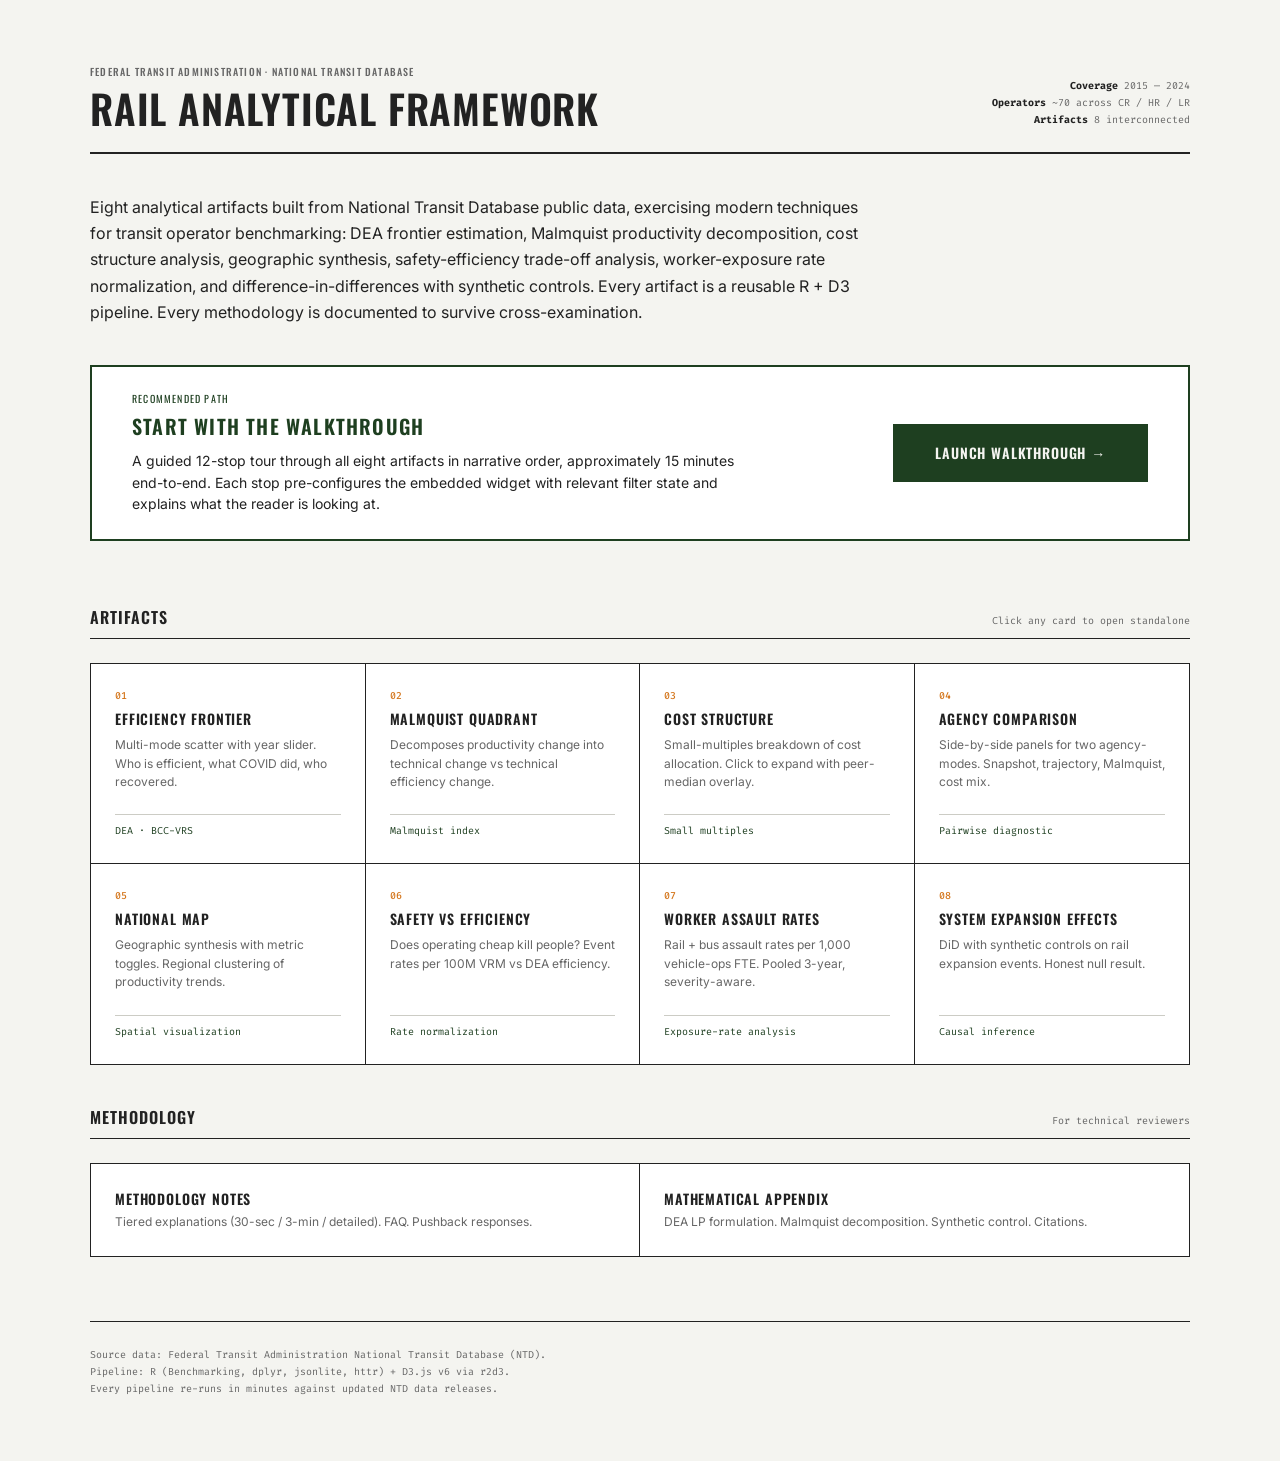
==== index.html @ bb917a99 "Initial publish: 8-artifact rail analytical framework" ====
<!DOCTYPE html>
<html lang="en">
<head>
<meta charset="UTF-8">
<title>NTD Rail Analytical Framework</title>
<link rel="stylesheet" href="theme.css">
<style>
  /* ---------- LAYOUT ---------- */
  body { padding: var(--space-2xl) 0; }
  main {
    max-width: 1180px;
    margin: 0 auto;
    padding: 0 var(--space-xl);
  }

  /* ---------- MASTHEAD ---------- */
  .masthead {
    border-bottom: 2px solid var(--rule);
    padding-bottom: var(--space-lg);
    margin-bottom: var(--space-xl);
    display: grid;
    grid-template-columns: 1fr auto;
    align-items: end;
    gap: var(--space-lg);
  }
  .masthead h1 {
    font-size: var(--text-2xl);
    line-height: 1.0;
    letter-spacing: 0.02em;
  }
  .masthead .kicker {
    font-family: var(--font-display);
    font-size: var(--text-xs);
    font-weight: 500;
    text-transform: uppercase;
    letter-spacing: var(--tracking-eyebrow);
    color: var(--text-muted);
    margin-bottom: var(--space-sm);
  }
  .masthead .meta {
    text-align: right;
    font-family: var(--font-mono);
    font-size: var(--text-xs);
    color: var(--text-muted);
    line-height: 1.7;
  }
  .masthead .meta strong { color: var(--text); }

  .lede {
    font-size: var(--text-md);
    color: var(--text);
    max-width: 780px;
    margin: 0 0 var(--space-xl);
    line-height: 1.65;
  }

  /* ---------- WALKTHROUGH CTA — primary call to action ---------- */
  .cta {
    display: grid;
    grid-template-columns: 1fr auto;
    align-items: center;
    gap: var(--space-lg);
    background: var(--bg-elevated);
    border: 2px solid var(--primary);
    padding: var(--space-lg) var(--space-xl);
    margin-bottom: var(--space-2xl);
  }
  .cta .cta-label {
    font-family: var(--font-display);
    font-size: var(--text-xs);
    text-transform: uppercase;
    letter-spacing: var(--tracking-eyebrow);
    color: var(--primary);
    margin-bottom: var(--space-xs);
  }
  .cta h2 {
    font-size: var(--text-lg);
    color: var(--primary);
    margin-bottom: var(--space-sm);
  }
  .cta p {
    margin: 0;
    font-size: var(--text-base);
    color: var(--text);
    max-width: 620px;
  }
  .cta a.launch {
    flex-shrink: 0;
    background: var(--primary);
    color: var(--bg);
    text-decoration: none;
    font-family: var(--font-display);
    font-weight: 600;
    text-transform: uppercase;
    letter-spacing: var(--tracking-display);
    font-size: var(--text-base);
    padding: var(--space-md) var(--space-xl);
    border: 2px solid var(--primary);
    transition: background 100ms;
    white-space: nowrap;
  }
  .cta a.launch:hover {
    background: var(--bg);
    color: var(--primary);
  }

  /* ---------- SECTION HEADERS ---------- */
  .section-header {
    display: grid;
    grid-template-columns: auto 1fr;
    align-items: baseline;
    gap: var(--space-md);
    padding-bottom: var(--space-sm);
    border-bottom: 1px solid var(--rule);
    margin: var(--space-xl) 0 var(--space-lg);
  }
  .section-header h2 {
    font-size: var(--text-md);
    letter-spacing: var(--tracking-display);
  }
  .section-header .section-meta {
    font-family: var(--font-mono);
    font-size: var(--text-xs);
    color: var(--text-muted);
    text-align: right;
  }

  /* ---------- ARTIFACT GRID — scorecard layout ---------- */
  .grid {
    display: grid;
    grid-template-columns: repeat(4, 1fr);
    gap: 0;                              /* shared borders, no gap */
    border: 1px solid var(--rule);
  }
  @media (max-width: 1000px) { .grid { grid-template-columns: repeat(2, 1fr); } }
  @media (max-width: 600px)  { .grid { grid-template-columns: 1fr; } }

  .card-link {
    background: var(--bg-elevated);
    padding: var(--space-lg);
    text-decoration: none;
    color: inherit;
    display: flex;
    flex-direction: column;
    border-right: 1px solid var(--rule);
    border-bottom: 1px solid var(--rule);
    min-height: 200px;
    transition: background 80ms;
  }
  .card-link:hover { background: var(--bg-recessed); }
  .grid .card-link:nth-child(4n) { border-right: 0; }
  .grid .card-link:nth-last-child(-n+4) { border-bottom: 0; }
  @media (max-width: 1000px) {
    .grid .card-link { border-right: 1px solid var(--rule); }
    .grid .card-link:nth-child(4n) { border-right: 1px solid var(--rule); }
    .grid .card-link:nth-child(2n) { border-right: 0; }
    .grid .card-link:nth-last-child(-n+2) { border-bottom: 0; }
    .grid .card-link:nth-last-child(-n+4):not(:nth-last-child(-n+2)) { border-bottom: 1px solid var(--rule); }
  }

  .card-link .card-num {
    font-family: var(--font-mono);
    font-size: var(--text-xs);
    color: var(--accent);
    font-weight: 500;
    margin-bottom: var(--space-sm);
  }
  .card-link h3 {
    font-size: var(--text-base);
    line-height: 1.2;
    color: var(--text);
    margin-bottom: var(--space-sm);
  }
  .card-link .card-desc {
    font-size: var(--text-sm);
    color: var(--text-muted);
    line-height: 1.55;
    flex-grow: 1;
  }
  .card-link .method-tag {
    margin-top: var(--space-md);
    font-family: var(--font-mono);
    font-size: var(--text-xs);
    color: var(--primary);
    border-top: 1px solid var(--rule-soft);
    padding-top: var(--space-sm);
  }

  /* ---------- DOCS LIST — simple two-column ---------- */
  .docs {
    display: grid;
    grid-template-columns: 1fr 1fr;
    gap: 0;
    border: 1px solid var(--rule);
  }
  @media (max-width: 600px) { .docs { grid-template-columns: 1fr; } }
  .docs a {
    background: var(--bg-elevated);
    padding: var(--space-lg);
    text-decoration: none;
    color: inherit;
    border-right: 1px solid var(--rule);
    transition: background 80ms;
  }
  .docs a:last-child { border-right: 0; }
  @media (max-width: 600px) {
    .docs a { border-right: 0; border-bottom: 1px solid var(--rule); }
    .docs a:last-child { border-bottom: 0; }
  }
  .docs a:hover { background: var(--bg-recessed); }
  .docs h4 {
    font-size: var(--text-base);
    margin-bottom: var(--space-xs);
  }
  .docs p {
    margin: 0;
    font-size: var(--text-sm);
    color: var(--text-muted);
  }

  /* ---------- FOOTER ---------- */
  footer {
    margin-top: var(--space-2xl);
    padding-top: var(--space-lg);
    border-top: 1px solid var(--rule);
    font-family: var(--font-mono);
    font-size: var(--text-xs);
    color: var(--text-muted);
    line-height: 1.7;
  }
</style>
</head>
<body>

<main>

  <header class="masthead">
    <div>
      <div class="kicker">Federal Transit Administration · National Transit Database</div>
      <h1>Rail Analytical Framework</h1>
    </div>
    <div class="meta">
      <strong>Coverage</strong> 2015 — 2024<br>
      <strong>Operators</strong> ~70 across CR / HR / LR<br>
      <strong>Artifacts</strong> 8 interconnected
    </div>
  </header>

  <p class="lede">
    Eight analytical artifacts built from National Transit Database public data, exercising
    modern techniques for transit operator benchmarking: DEA frontier estimation, Malmquist
    productivity decomposition, cost structure analysis, geographic synthesis, safety-efficiency
    trade-off analysis, worker-exposure rate normalization, and difference-in-differences with
    synthetic controls. Every artifact is a reusable R + D3 pipeline. Every methodology is
    documented to survive cross-examination.
  </p>

  <section class="cta">
    <div>
      <div class="cta-label">Recommended path</div>
      <h2>Start with the walkthrough</h2>
      <p>
        A guided 12-stop tour through all eight artifacts in narrative order, approximately
        15 minutes end-to-end. Each stop pre-configures the embedded widget with relevant
        filter state and explains what the reader is looking at.
      </p>
    </div>
    <a class="launch" href="Rail_Walkthrough.html">Launch walkthrough →</a>
  </section>

  <div class="section-header">
    <h2>Artifacts</h2>
    <div class="section-meta">Click any card to open standalone</div>
  </div>

  <div class="grid">
    <a class="card-link" href="Rail_Efficiency_Frontier_Multimode.html">
      <div class="card-num">01</div>
      <h3>Efficiency frontier</h3>
      <div class="card-desc">Multi-mode scatter with year slider. Who is efficient, what COVID did, who recovered.</div>
      <div class="method-tag">DEA · BCC-VRS</div>
    </a>
    <a class="card-link" href="Rail_Malmquist_Decomposition_Multimode.html">
      <div class="card-num">02</div>
      <h3>Malmquist quadrant</h3>
      <div class="card-desc">Decomposes productivity change into technical change vs technical efficiency change.</div>
      <div class="method-tag">Malmquist index</div>
    </a>
    <a class="card-link" href="Rail_Cost_Structure.html">
      <div class="card-num">03</div>
      <h3>Cost structure</h3>
      <div class="card-desc">Small-multiples breakdown of cost allocation. Click to expand with peer-median overlay.</div>
      <div class="method-tag">Small multiples</div>
    </a>
    <a class="card-link" href="Rail_Agency_Comparison.html">
      <div class="card-num">04</div>
      <h3>Agency comparison</h3>
      <div class="card-desc">Side-by-side panels for two agency-modes. Snapshot, trajectory, Malmquist, cost mix.</div>
      <div class="method-tag">Pairwise diagnostic</div>
    </a>
    <a class="card-link" href="Rail_National_Map.html">
      <div class="card-num">05</div>
      <h3>National map</h3>
      <div class="card-desc">Geographic synthesis with metric toggles. Regional clustering of productivity trends.</div>
      <div class="method-tag">Spatial visualization</div>
    </a>
    <a class="card-link" href="Rail_Safety_Efficiency.html">
      <div class="card-num">06</div>
      <h3>Safety vs efficiency</h3>
      <div class="card-desc">Does operating cheap kill people? Event rates per 100M VRM vs DEA efficiency.</div>
      <div class="method-tag">Rate normalization</div>
    </a>
    <a class="card-link" href="Rail_Worker_Assaults.html">
      <div class="card-num">07</div>
      <h3>Worker assault rates</h3>
      <div class="card-desc">Rail + bus assault rates per 1,000 vehicle-ops FTE. Pooled 3-year, severity-aware.</div>
      <div class="method-tag">Exposure-rate analysis</div>
    </a>
    <a class="card-link" href="Rail_System_Expansion.html">
      <div class="card-num">08</div>
      <h3>System expansion effects</h3>
      <div class="card-desc">DiD with synthetic controls on rail expansion events. Honest null result.</div>
      <div class="method-tag">Causal inference</div>
    </a>
  </div>

  <div class="section-header">
    <h2>Methodology</h2>
    <div class="section-meta">For technical reviewers</div>
  </div>

  <div class="docs">
    <a href="Methodology_Notes.md">
      <h4>Methodology notes</h4>
      <p>Tiered explanations (30-sec / 3-min / detailed). FAQ. Pushback responses.</p>
    </a>
    <a href="Mathematical_Appendix.md">
      <h4>Mathematical appendix</h4>
      <p>DEA LP formulation. Malmquist decomposition. Synthetic control. Citations.</p>
    </a>
  </div>

  <footer>
    Source data: Federal Transit Administration National Transit Database (NTD).<br>
    Pipeline: R (Benchmarking, dplyr, jsonlite, httr) + D3.js v6 via r2d3.<br>
    Every pipeline re-runs in minutes against updated NTD data releases.
  </footer>

</main>

</body>
</html>
---- theme.css ----
/* ============================================================================
 * NTD Rail Analytical Framework — Design Tokens
 * ----------------------------------------------------------------------------
 * Single source of truth for theme. Imported from every HTML file.
 * Edit values here to propagate across all artifacts and wrappers.
 * ============================================================================ */

@import url('https://fonts.googleapis.com/css2?family=Oswald:wght@400;500;600;700&family=Inter:wght@400;500;600;700&family=Fira+Code:wght@400;500&display=swap');

:root {
  /* --- COLORS (60 / 30 / 10 palette) ------------------------------------- */
  --bg:               #F4F4F0;   /* 60% — off-white, primary surface */
  --bg-elevated:      #FFFFFF;   /* paper-white for elevated cards */
  --bg-recessed:      #ECECE6;   /* slightly recessed for subtle separation */

  --primary:          #1E3F20;   /* 30% — deep green, structure & data */
  --primary-soft:     #2A5530;   /* lighter green for hover states */
  --primary-tint:     rgba(30,63,32,0.08);  /* very faint fill */

  --accent:           #D4761C;   /* 10% — amber, highlights & anomalies */
  --accent-soft:      #E89545;   /* lighter amber for hover */
  --accent-tint:      rgba(212,118,28,0.10);

  --text:             #222222;   /* charcoal, body */
  --text-muted:       #666666;   /* mid-gray, secondary text */
  --text-faint:       #999999;   /* very faint, captions */

  --rule:             #222222;   /* charcoal, 1px borders */
  --tooltip-bg:       #2A2A2A;   /* softened tooltip background */
  --tooltip-fg:       #E8E5DD;   /* softened tooltip foreground */
  --rule-soft:        #CCCCC5;   /* light separator */
  --grid:             #DCDCD3;   /* axis grid lines */

  /* Semantic colors for charts — derived from the palette */
  --positive:         #1E3F20;   /* green for positive values, on-frontier */
  --negative:         #D4761C;   /* amber for negative / anomaly */
  --neutral:          #666666;
  --treated:          #D4761C;   /* expansion analysis */
  --synthetic:        #1E3F20;   /* counterfactual */
  --pandemic:         #999999;   /* faded for confounded events */

  /* Mode encoding for rail/bus split */
  --mode-rail:        #1E3F20;
  --mode-bus:         #D4761C;

  /* Severity encoding for safety / assault */
  --severity-physical:    #D4761C;
  --severity-nonphysical: #C9B070;  /* desaturated amber for less-severe */

  /* --- TYPOGRAPHY -------------------------------------------------------- */
  --font-display: 'Oswald', 'Trade Gothic Condensed', 'Helvetica Neue Condensed', sans-serif;
  --font-body:    'Inter', -apple-system, 'Segoe UI', Roboto, sans-serif;
  --font-mono:    'Fira Code', ui-monospace, Menlo, Monaco, monospace;

  /* Type sizes — 14px base, modest scale */
  --text-xs:   10px;
  --text-sm:   12px;
  --text-base: 14px;
  --text-md:   16px;
  --text-lg:   20px;
  --text-xl:   28px;
  --text-2xl:  40px;

  /* Letter-spacing for display type — Oswald reads tight by default,
     adding tracking for all-caps display use */
  --tracking-display: 0.06em;
  --tracking-eyebrow: 0.12em;

  /* --- SPACING & LAYOUT ------------------------------------------------- */
  --space-xs:  4px;
  --space-sm:  8px;
  --space-md:  16px;
  --space-lg:  24px;
  --space-xl:  40px;
  --space-2xl: 64px;

  --radius-sm: 2px;   /* crisp edges, almost square */
  --radius-md: 3px;

  --border-width: 1px;
}

/* ============================================================================
 * BASE RESET — opinionated defaults so individual components don't repeat
 * ============================================================================ */

* { box-sizing: border-box; }

html, body {
  margin: 0; padding: 0;
  background: var(--bg);
  color: var(--text);
  font-family: var(--font-body);
  font-size: var(--text-base);
  line-height: 1.55;
  -webkit-font-smoothing: antialiased;
  -moz-osx-font-smoothing: grayscale;
}

/* Display headings — Oswald, all-caps, tight tracking */
h1, h2, h3, h4 {
  font-family: var(--font-display);
  font-weight: 600;
  text-transform: uppercase;
  letter-spacing: var(--tracking-display);
  color: var(--text);
  margin: 0;
}

/* Code & numbers — Fira Code */
code, pre, .mono, .num {
  font-family: var(--font-mono);
  font-feature-settings: "tnum" 1, "zero" 1;
}

/* Tabular numbers everywhere they're used in data — also via class */
.tabular { font-variant-numeric: tabular-nums; font-family: var(--font-mono); }

/* Horizontal rule — full charcoal, no soft gray default */
hr {
  border: 0;
  border-top: var(--border-width) solid var(--rule);
  margin: var(--space-lg) 0;
}

/* Eyebrow / kicker label pattern — small uppercase tracking */
.eyebrow {
  font-family: var(--font-display);
  font-size: var(--text-xs);
  font-weight: 500;
  text-transform: uppercase;
  letter-spacing: var(--tracking-eyebrow);
  color: var(--text-muted);
}

/* Card — used everywhere for scorecard layout */
.card {
  background: var(--bg-elevated);
  border: var(--border-width) solid var(--rule);
  border-radius: var(--radius-sm);
  padding: var(--space-lg);
}
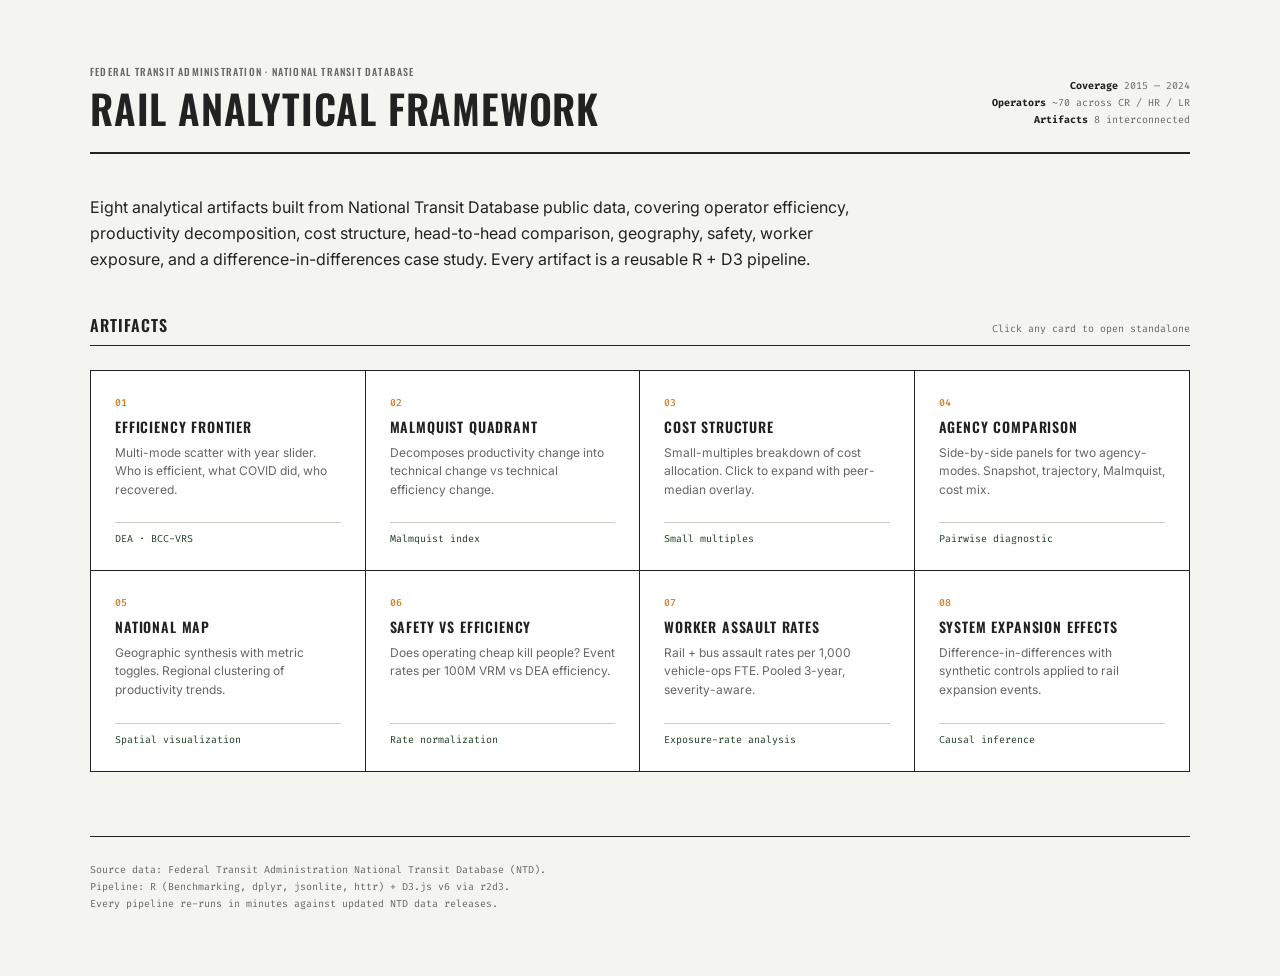
==== commit f3e783aa: "Hide walkthrough, update worker assaults artifact" ====
--- a/index.html
+++ b/index.html
@@ -247,26 +247,11 @@
   </header>
 
   <p class="lede">
-    Eight analytical artifacts built from National Transit Database public data, exercising
-    modern techniques for transit operator benchmarking: DEA frontier estimation, Malmquist
-    productivity decomposition, cost structure analysis, geographic synthesis, safety-efficiency
-    trade-off analysis, worker-exposure rate normalization, and difference-in-differences with
-    synthetic controls. Every artifact is a reusable R + D3 pipeline. Every methodology is
-    documented to survive cross-examination.
+    Eight analytical artifacts built from National Transit Database public data,
+    covering operator efficiency, productivity decomposition, cost structure,
+    head-to-head comparison, geography, safety, worker exposure, and a
+    difference-in-differences case study. Every artifact is a reusable R + D3 pipeline.
   </p>
-
-  <section class="cta">
-    <div>
-      <div class="cta-label">Recommended path</div>
-      <h2>Start with the walkthrough</h2>
-      <p>
-        A guided 12-stop tour through all eight artifacts in narrative order, approximately
-        15 minutes end-to-end. Each stop pre-configures the embedded widget with relevant
-        filter state and explains what the reader is looking at.
-      </p>
-    </div>
-    <a class="launch" href="Rail_Walkthrough.html">Launch walkthrough →</a>
-  </section>
 
   <div class="section-header">
     <h2>Artifacts</h2>
@@ -319,24 +304,8 @@
     <a class="card-link" href="Rail_System_Expansion.html">
       <div class="card-num">08</div>
       <h3>System expansion effects</h3>
-      <div class="card-desc">DiD with synthetic controls on rail expansion events. Honest null result.</div>
+      <div class="card-desc">Difference-in-differences with synthetic controls applied to rail expansion events.</div>
       <div class="method-tag">Causal inference</div>
-    </a>
-  </div>
-
-  <div class="section-header">
-    <h2>Methodology</h2>
-    <div class="section-meta">For technical reviewers</div>
-  </div>
-
-  <div class="docs">
-    <a href="Methodology_Notes.md">
-      <h4>Methodology notes</h4>
-      <p>Tiered explanations (30-sec / 3-min / detailed). FAQ. Pushback responses.</p>
-    </a>
-    <a href="Mathematical_Appendix.md">
-      <h4>Mathematical appendix</h4>
-      <p>DEA LP formulation. Malmquist decomposition. Synthetic control. Citations.</p>
     </a>
   </div>
 
@@ -348,5 +317,6 @@
 
 </main>
 
+
 </body>
 </html>
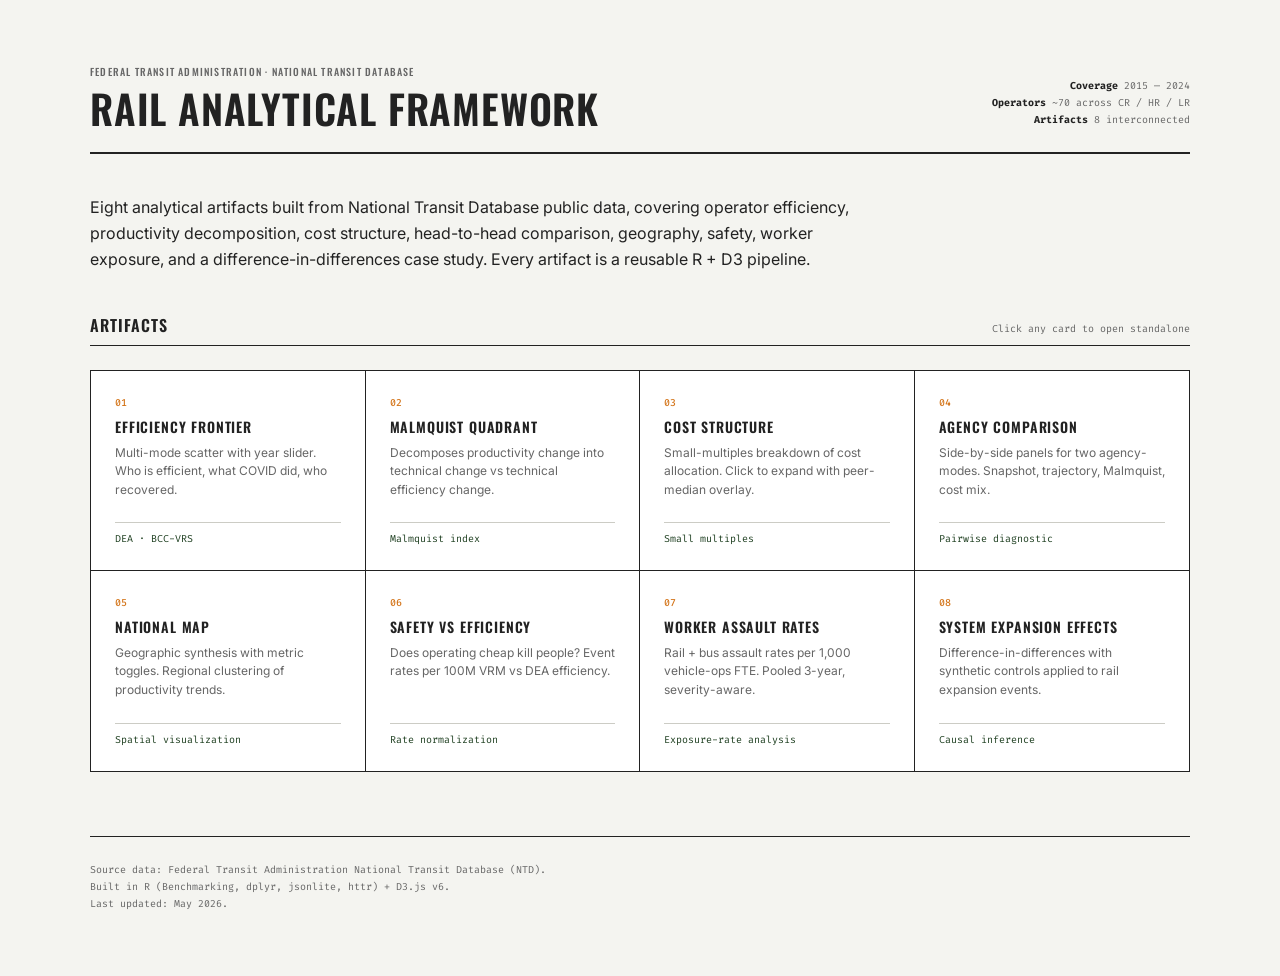
==== commit 23d6389c: "Fix scatter Y-scale, label collisions, cost grid contrast and layout" ====
--- a/index.html
+++ b/index.html
@@ -311,8 +311,8 @@
 
   <footer>
     Source data: Federal Transit Administration National Transit Database (NTD).<br>
-    Pipeline: R (Benchmarking, dplyr, jsonlite, httr) + D3.js v6 via r2d3.<br>
-    Every pipeline re-runs in minutes against updated NTD data releases.
+    Built in R (Benchmarking, dplyr, jsonlite, httr) + D3.js v6.<br>
+    Last updated: May 2026.
   </footer>
 
 </main>
